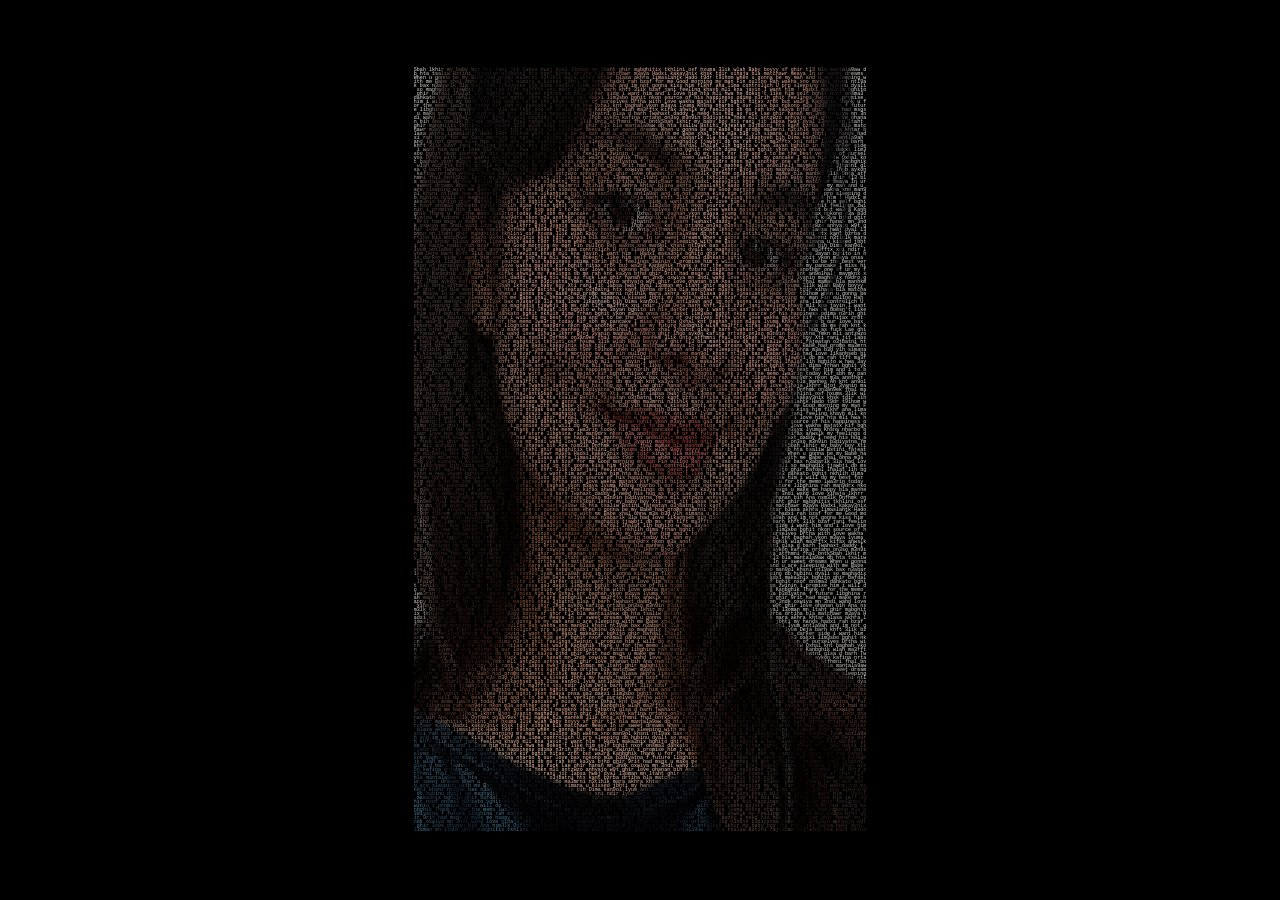
==== index.html @ 2c177bb0 "First version of portrait art with WhatsApp chat" ====
<!DOCTYPE html>
<html lang="ar">
<head>
    <meta charset="UTF-8">
    <meta name="viewport" content="width=device-width, initial-scale=1.0">
    <title>Brahim el wafi</title>
    <link rel="stylesheet" href="style.css">
</head>
<body>

    <!-- الحاوية التي سيتم حقن النص داخلها عبر JS -->
    <div id="portrait-container"></div>

    <script src="script.js"></script>
</body>
</html>
---- style.css ----
body {
    background-color: #000; /* خلفية سوداء مثل الصورة الأصلية */
    margin: 0;
    padding: 0;
    display: flex;
    justify-content: center;
    align-items: center;
    min-height: 100vh;
}

#portrait-container {
    /* خط ثابت العرض ضروري جداً لضبط الأبعاد */
    font-family: 'Consolas', 'Monaco', 'Courier New', monospace; 
    font-size: 5px;      /* حجم الحرف */
    line-height: 4px;    /* المسافة الرأسية بين الأسطر */
    letter-spacing: 0px; /* المسافة الأفقية بين الحروف */
    white-space: pre;    /* للحفاظ على الأسطر الجديدة */
    text-align: center;
    user-select: none;   /* منع تحديد النص للحفاظ على الشكل */
}
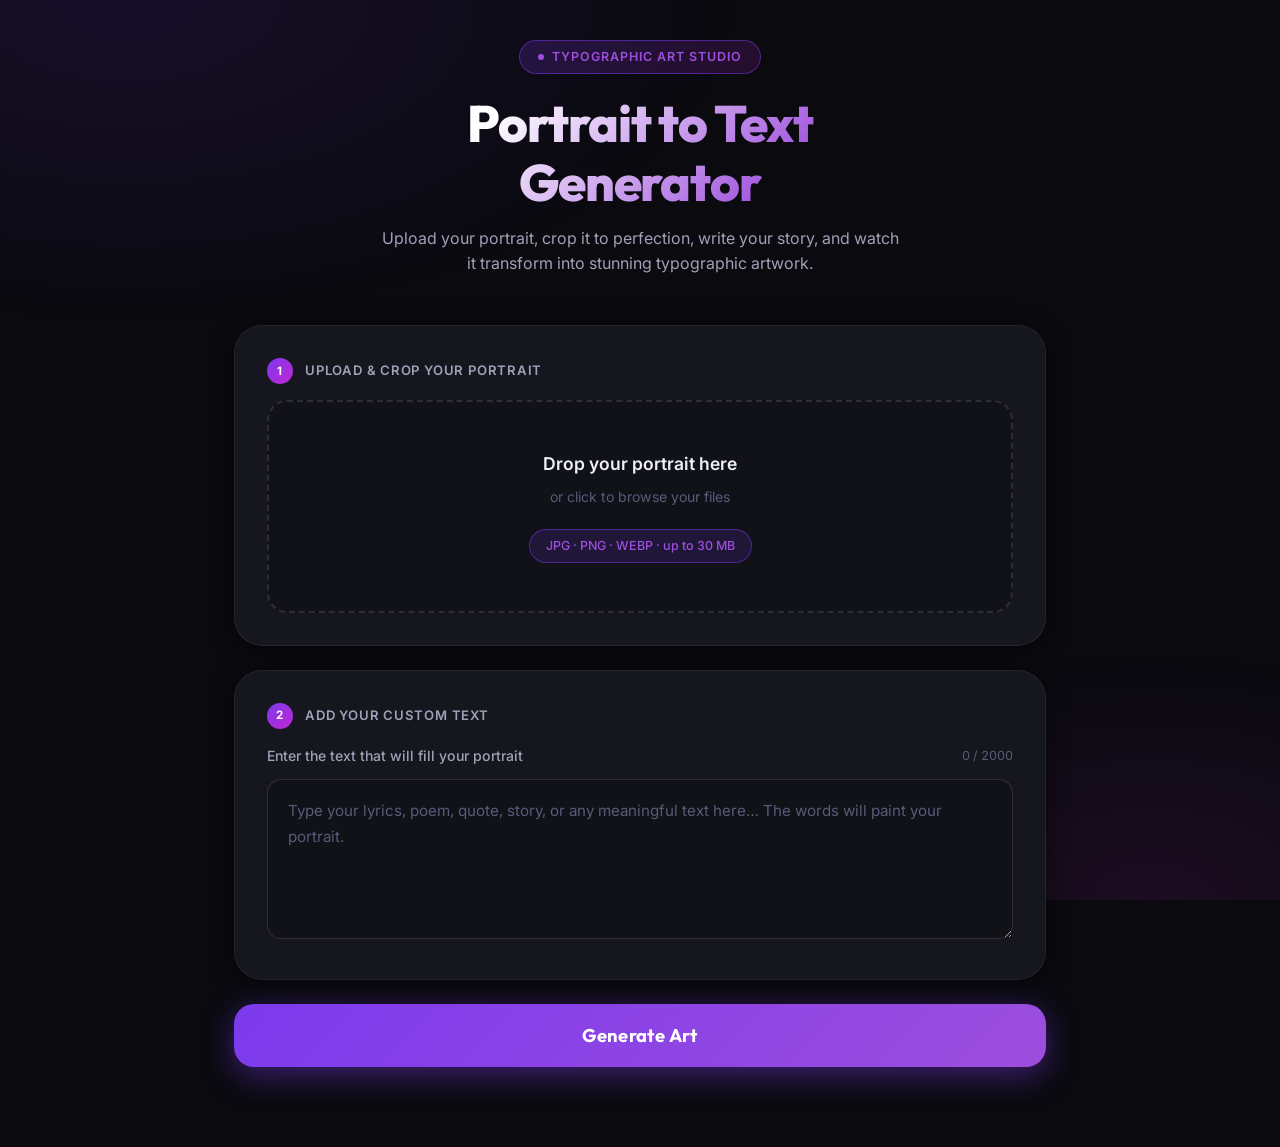
==== commit 9ad2fd60: "version 02" ====
--- a/index.html
+++ b/index.html
@@ -1,16 +1,127 @@
 <!DOCTYPE html>
-<html lang="ar">
+<html lang="en">
 <head>
-    <meta charset="UTF-8">
-    <meta name="viewport" content="width=device-width, initial-scale=1.0">
-    <title>Brahim el wafi</title>
-    <link rel="stylesheet" href="style.css">
+  <meta charset="UTF-8" />
+  <meta name="viewport" content="width=device-width, initial-scale=1.0" />
+  <meta name="description" content="Transform your portraits into stunning typographic art. Upload a photo, crop it perfectly, add your text, and generate beautiful text-portrait artwork instantly." />
+  <meta name="theme-color" content="#0a0a0f" />
+  <title>Portrait to Text Generator — Typographic Art Studio</title>
+
+  <!-- Cropper.js CDN -->
+  <link rel="stylesheet" href="https://cdnjs.cloudflare.com/ajax/libs/cropperjs/1.6.2/cropper.min.css" />
+  <script src="https://cdnjs.cloudflare.com/ajax/libs/cropperjs/1.6.2/cropper.min.js" defer></script>
+
+  <!-- App Styles -->
+  <link rel="stylesheet" href="style.css" />
 </head>
 <body>
 
-    <!-- الحاوية التي سيتم حقن النص داخلها عبر JS -->
-    <div id="portrait-container"></div>
+  <!-- ── Toast Container ─────────────────────────────────── -->
+  <div id="toast-container" class="toast-container" aria-live="polite"></div>
 
-    <script src="script.js"></script>
+  <!-- ── Main Wrapper ────────────────────────────────────── -->
+  <main class="app-wrapper" id="app">
+
+    <!-- Header -->
+    <header class="app-header">
+      <div class="logo-badge">
+        <span class="dot"></span>
+        Typographic Art Studio
+      </div>
+      <h1 class="app-title">Portrait to Text<br>Generator</h1>
+      <p class="app-subtitle">
+        Upload your portrait, crop it to perfection, write your story,
+        and watch it transform into stunning typographic artwork.
+      </p>
+    </header>
+
+    <!-- ── STEP 1: Upload & Crop ──────────────────────────── -->
+    <section class="card" id="step-upload" aria-labelledby="upload-step-label">
+      <div class="step-label" id="upload-step-label">
+        <span class="step-num">1</span>
+        Upload &amp; Crop Your Portrait
+      </div>
+
+      <!-- Image Preview Chip (shown after upload) -->
+      <div class="img-preview-chip" id="img-chip" role="status" aria-label="Uploaded image info">
+        <img src="" alt="Uploaded image thumbnail" class="chip-thumb" id="chip-thumb" />
+        <div class="chip-info">
+          <div class="chip-name" id="chip-name">—</div>
+          <div class="chip-size" id="chip-size">—</div>
+        </div>
+        <button class="chip-remove" id="chip-remove" aria-label="Remove uploaded image" title="Remove image">✕</button>
+      </div>
+
+      <!-- Drop Zone -->
+      <div
+        class="upload-zone"
+        id="upload-zone"
+        role="button"
+        tabindex="0"
+        aria-label="Click or drag and drop an image to upload"
+      >
+        
+        <h3>Drop your portrait here</h3>
+        <p>or click to browse your files</p>
+        <span class="upload-hint">JPG · PNG · WEBP · up to 30 MB</span>
+        <input type="file" id="file-input" accept="image/*" aria-hidden="true" />
+      </div>
+
+      <!-- Cropper Area -->
+      <div id="cropper-section" aria-label="Image cropper">
+        <div class="cropper-wrapper">
+          <img id="crop-image" src="" alt="Portrait to be cropped" />
+        </div>
+
+        <!-- Aspect ratio is fixed to A4 portrait (210:297) — no controls needed -->
+      </div>
+    </section>
+
+    <!-- ── STEP 2: Enter Text ─────────────────────────────── -->
+    <section class="card" id="step-text" aria-labelledby="text-step-label">
+      <div class="step-label" id="text-step-label">
+        <span class="step-num">2</span>
+        Add Your Custom Text
+      </div>
+
+      <div class="text-input-wrapper">
+        <div class="textarea-label">
+          <label for="user-text" style="font-size:0.88rem;color:var(--text-secondary);font-weight:500;">
+            Enter the text that will fill your portrait
+          </label>
+          <span class="char-counter" id="char-counter" aria-live="polite">0 / 2000</span>
+        </div>
+        <textarea
+          id="user-text"
+          name="user-text"
+          placeholder="Type your lyrics, poem, quote, story, or any meaningful text here… The words will paint your portrait."
+          spellcheck="true"
+          autocomplete="off"
+          maxlength="2000"
+          aria-describedby="char-counter"
+        ></textarea>
+      </div>
+    </section>
+
+    <!-- ── STEP 3: Generate ───────────────────────────────── -->
+    <div class="generate-wrap">
+      <button id="generate-btn" type="button" aria-label="Generate typographic portrait art">
+        <span class="btn-content">
+          <span class="btn-text">Generate Art</span>
+        </span>
+      </button>
+    </div>
+
+  </main>
+
+  <!-- ── المكتبة ديال jsPDF (زدناها هنا) ──────────── -->
+  <script src="https://cdnjs.cloudflare.com/ajax/libs/jspdf/2.5.1/jspdf.umd.min.js"></script>
+
+  <!-- ── UI Handler (must load before script.js) ──────────── -->
+  <script src="app.js"></script>
+
+  <!-- ── Core Generation Logic ─────────────────────────────── -->
+  <script src="script.js"></script>
+
 </body>
 </html>
--- a/style.css
+++ b/style.css
@@ -1,20 +1,630 @@
+/* ============================================================
+   Portrait to Text Generator — Premium Dark UI
+   ============================================================ */
+
+@import url('https://fonts.googleapis.com/css2?family=Inter:wght@300;400;500;600;700;800&family=Outfit:wght@400;500;600;700;800&display=swap');
+
+/* ── Reset & Base ─────────────────────────────────────────── */
+*, *::before, *::after {
+  box-sizing: border-box;
+  margin: 0;
+  padding: 0;
+}
+
+:root {
+  --bg-primary:    #0a0a0f;
+  --bg-secondary:  #111118;
+  --bg-card:       #16161f;
+  --bg-elevated:   #1e1e2a;
+  --bg-hover:      #252535;
+
+  --accent-start:  #7c3aed;
+  --accent-end:    #c026d3;
+  --accent-glow:   rgba(124, 58, 237, 0.35);
+  --accent-mid:    #9d4edd;
+
+  --border-subtle: rgba(255,255,255,0.06);
+  --border-mid:    rgba(255,255,255,0.12);
+  --border-accent: rgba(124, 58, 237, 0.5);
+
+  --text-primary:  #f0f0f8;
+  --text-secondary:#a0a0b8;
+  --text-muted:    #5a5a7a;
+
+  --success:       #22d3ee;
+  --danger:        #f43f5e;
+
+  --radius-sm:     8px;
+  --radius-md:     14px;
+  --radius-lg:     20px;
+  --radius-xl:     28px;
+
+  --shadow-card:   0 4px 24px rgba(0,0,0,0.45);
+  --shadow-glow:   0 0 40px rgba(124, 58, 237, 0.25);
+  --shadow-btn:    0 8px 32px rgba(124, 58, 237, 0.45);
+
+  --transition:    all 0.25s cubic-bezier(0.4, 0, 0.2, 1);
+}
+
+html { scroll-behavior: smooth; }
+
 body {
-    background-color: #000; /* خلفية سوداء مثل الصورة الأصلية */
-    margin: 0;
-    padding: 0;
-    display: flex;
-    justify-content: center;
-    align-items: center;
-    min-height: 100vh;
-}
-
-#portrait-container {
-    /* خط ثابت العرض ضروري جداً لضبط الأبعاد */
-    font-family: 'Consolas', 'Monaco', 'Courier New', monospace; 
-    font-size: 5px;      /* حجم الحرف */
-    line-height: 4px;    /* المسافة الرأسية بين الأسطر */
-    letter-spacing: 0px; /* المسافة الأفقية بين الحروف */
-    white-space: pre;    /* للحفاظ على الأسطر الجديدة */
-    text-align: center;
-    user-select: none;   /* منع تحديد النص للحفاظ على الشكل */
+  font-family: 'Inter', sans-serif;
+  background: var(--bg-primary);
+  color: var(--text-primary);
+  min-height: 100vh;
+  overflow-x: hidden;
+  line-height: 1.6;
+}
+
+/* ── Animated Background ──────────────────────────────────── */
+body::before {
+  content: '';
+  position: fixed;
+  inset: 0;
+  background:
+    radial-gradient(ellipse 80% 60% at 10% 0%, rgba(124,58,237,0.12) 0%, transparent 60%),
+    radial-gradient(ellipse 60% 50% at 90% 100%, rgba(192,38,211,0.10) 0%, transparent 55%);
+  pointer-events: none;
+  z-index: 0;
+}
+
+/* ── Layout ───────────────────────────────────────────────── */
+.app-wrapper {
+  position: relative;
+  z-index: 1;
+  max-width: 860px;
+  margin: 0 auto;
+  padding: 40px 24px 80px;
+}
+
+/* ── Header ───────────────────────────────────────────────── */
+.app-header {
+  text-align: center;
+  margin-bottom: 48px;
+}
+
+.logo-badge {
+  display: inline-flex;
+  align-items: center;
+  gap: 8px;
+  background: linear-gradient(135deg, rgba(124,58,237,0.2), rgba(192,38,211,0.15));
+  border: 1px solid var(--border-accent);
+  border-radius: 50px;
+  padding: 6px 18px;
+  font-size: 0.78rem;
+  font-weight: 600;
+  letter-spacing: 0.08em;
+  text-transform: uppercase;
+  color: var(--accent-mid);
+  margin-bottom: 20px;
+}
+
+.logo-badge .dot {
+  width: 6px;
+  height: 6px;
+  background: var(--accent-mid);
+  border-radius: 50%;
+  animation: pulse-dot 2s ease-in-out infinite;
+}
+
+@keyframes pulse-dot {
+  0%, 100% { opacity: 1; transform: scale(1); }
+  50%       { opacity: 0.5; transform: scale(0.75); }
+}
+
+.app-title {
+  font-family: 'Outfit', sans-serif;
+  font-size: clamp(2rem, 5vw, 3.2rem);
+  font-weight: 800;
+  line-height: 1.15;
+  letter-spacing: -0.02em;
+  background: linear-gradient(135deg, #fff 30%, var(--accent-mid) 70%, var(--accent-end) 100%);
+  -webkit-background-clip: text;
+  -webkit-text-fill-color: transparent;
+  background-clip: text;
+  margin-bottom: 14px;
+}
+
+.app-subtitle {
+  font-size: 1rem;
+  color: var(--text-secondary);
+  max-width: 520px;
+  margin: 0 auto;
+  font-weight: 400;
+}
+
+/* ── Step Labels ──────────────────────────────────────────── */
+.step-label {
+  display: flex;
+  align-items: center;
+  gap: 12px;
+  margin-bottom: 16px;
+  font-size: 0.82rem;
+  font-weight: 600;
+  letter-spacing: 0.06em;
+  text-transform: uppercase;
+  color: var(--text-secondary);
+}
+
+.step-label .step-num {
+  width: 26px;
+  height: 26px;
+  border-radius: 50%;
+  background: linear-gradient(135deg, var(--accent-start), var(--accent-end));
+  display: flex;
+  align-items: center;
+  justify-content: center;
+  font-size: 0.72rem;
+  font-weight: 700;
+  color: #fff;
+  flex-shrink: 0;
+}
+
+/* ── Card ─────────────────────────────────────────────────── */
+.card {
+  background: var(--bg-card);
+  border: 1px solid var(--border-subtle);
+  border-radius: var(--radius-xl);
+  padding: 32px;
+  margin-bottom: 24px;
+  box-shadow: var(--shadow-card);
+  transition: var(--transition);
+}
+
+.card:hover {
+  border-color: var(--border-mid);
+}
+
+/* ── Upload Zone ──────────────────────────────────────────── */
+.upload-zone {
+  border: 2px dashed var(--border-mid);
+  border-radius: var(--radius-lg);
+  padding: 48px 24px;
+  text-align: center;
+  cursor: pointer;
+  transition: var(--transition);
+  background: var(--bg-secondary);
+  position: relative;
+  overflow: hidden;
+}
+
+.upload-zone::before {
+  content: '';
+  position: absolute;
+  inset: 0;
+  background: radial-gradient(ellipse 60% 60% at 50% 50%, rgba(124,58,237,0.07), transparent);
+  opacity: 0;
+  transition: opacity 0.3s ease;
+}
+
+.upload-zone:hover,
+.upload-zone.drag-over {
+  border-color: var(--accent-mid);
+  background: rgba(124,58,237,0.06);
+}
+
+.upload-zone:hover::before,
+.upload-zone.drag-over::before {
+  opacity: 1;
+}
+
+.upload-zone.drag-over {
+  transform: scale(1.01);
+  box-shadow: 0 0 0 3px var(--accent-glow), var(--shadow-glow);
+}
+
+.upload-icon {
+  width: 72px;
+  height: 72px;
+  margin: 0 auto 20px;
+  background: linear-gradient(135deg, rgba(124,58,237,0.2), rgba(192,38,211,0.15));
+  border: 1px solid var(--border-accent);
+  border-radius: 50%;
+  display: flex;
+  align-items: center;
+  justify-content: center;
+  font-size: 28px;
+  transition: var(--transition);
+}
+
+.upload-zone:hover .upload-icon {
+  transform: translateY(-4px) scale(1.05);
+  box-shadow: 0 8px 24px rgba(124,58,237,0.3);
+}
+
+.upload-zone h3 {
+  font-size: 1.1rem;
+  font-weight: 600;
+  color: var(--text-primary);
+  margin-bottom: 8px;
+}
+
+.upload-zone p {
+  font-size: 0.88rem;
+  color: var(--text-muted);
+  margin-bottom: 20px;
+}
+
+.upload-hint {
+  display: inline-block;
+  background: rgba(124,58,237,0.15);
+  border: 1px solid var(--border-accent);
+  border-radius: 50px;
+  padding: 6px 16px;
+  font-size: 0.78rem;
+  color: var(--accent-mid);
+  font-weight: 500;
+}
+
+#file-input { display: none; }
+
+/* ── Cropper Section ──────────────────────────────────────── */
+#cropper-section {
+  display: none;
+}
+
+#cropper-section.visible {
+  display: block;
+}
+
+.cropper-wrapper {
+  border-radius: var(--radius-md);
+  overflow: hidden;
+  background: #000;
+  max-height: 480px;
+  position: relative;
+}
+
+#crop-image {
+  display: block;
+  max-width: 100%;
+  max-height: 480px;
+  object-fit: contain;
+}
+
+/* ── Aspect Ratio Controls ────────────────────────────────── */
+.ratio-controls {
+  display: flex;
+  gap: 12px;
+  margin-top: 20px;
+  flex-wrap: wrap;
+}
+
+.ratio-btn {
+  flex: 1;
+  min-width: 140px;
+  padding: 12px 20px;
+  border-radius: var(--radius-md);
+  border: 1.5px solid var(--border-mid);
+  background: var(--bg-elevated);
+  color: var(--text-secondary);
+  font-family: 'Inter', sans-serif;
+  font-size: 0.88rem;
+  font-weight: 500;
+  cursor: pointer;
+  transition: var(--transition);
+  display: flex;
+  align-items: center;
+  justify-content: center;
+  gap: 10px;
+  position: relative;
+  overflow: hidden;
+}
+
+.ratio-btn::before {
+  content: '';
+  position: absolute;
+  inset: 0;
+  background: linear-gradient(135deg, var(--accent-start), var(--accent-end));
+  opacity: 0;
+  transition: opacity 0.25s ease;
+}
+
+.ratio-btn span { position: relative; z-index: 1; }
+
+.ratio-btn .ratio-icon {
+  position: relative;
+  z-index: 1;
+  border: 1.5px solid currentColor;
+  border-radius: 3px;
+  opacity: 0.8;
+  transition: var(--transition);
+}
+
+.ratio-icon.square {
+  width: 16px;
+  height: 16px;
+}
+
+.ratio-icon.story {
+  width: 10px;
+  height: 18px;
+}
+
+.ratio-btn:hover,
+.ratio-btn.active {
+  border-color: transparent;
+  color: #fff;
+  box-shadow: var(--shadow-btn);
+}
+
+.ratio-btn:hover::before,
+.ratio-btn.active::before {
+  opacity: 1;
+}
+
+.ratio-btn.active .ratio-icon {
+  border-color: rgba(255,255,255,0.9);
+}
+
+/* ── Textarea ─────────────────────────────────────────────── */
+.text-input-wrapper {
+  position: relative;
+}
+
+.textarea-label {
+  display: flex;
+  align-items: center;
+  justify-content: space-between;
+  margin-bottom: 12px;
+}
+
+.char-counter {
+  font-size: 0.78rem;
+  color: var(--text-muted);
+  font-variant-numeric: tabular-nums;
+  transition: color 0.2s;
+}
+
+.char-counter.warn { color: #f59e0b; }
+.char-counter.limit { color: var(--danger); }
+
+#user-text {
+  width: 100%;
+  min-height: 160px;
+  resize: vertical;
+  background: var(--bg-secondary);
+  border: 1.5px solid var(--border-mid);
+  border-radius: var(--radius-md);
+  color: var(--text-primary);
+  font-family: 'Inter', sans-serif;
+  font-size: 0.95rem;
+  line-height: 1.7;
+  padding: 18px 20px;
+  transition: var(--transition);
+  outline: none;
+}
+
+#user-text::placeholder {
+  color: var(--text-muted);
+}
+
+#user-text:focus {
+  border-color: var(--accent-mid);
+  background: var(--bg-card);
+  box-shadow: 0 0 0 3px var(--accent-glow);
+}
+
+/* ── Generate Button ──────────────────────────────────────── */
+.generate-wrap {
+  margin-top: 8px;
+}
+
+#generate-btn {
+  width: 100%;
+  padding: 20px 32px;
+  border: none;
+  border-radius: var(--radius-lg);
+  font-family: 'Outfit', sans-serif;
+  font-size: 1.15rem;
+  font-weight: 700;
+  letter-spacing: 0.02em;
+  color: #fff;
+  cursor: pointer;
+  background: linear-gradient(135deg, var(--accent-start) 0%, var(--accent-mid) 50%, var(--accent-end) 100%);
+  background-size: 200% 200%;
+  position: relative;
+  overflow: hidden;
+  transition: var(--transition);
+  box-shadow: var(--shadow-btn);
+  animation: gradient-shift 4s ease infinite;
+}
+
+@keyframes gradient-shift {
+  0%, 100% { background-position: 0% 50%; }
+  50%       { background-position: 100% 50%; }
+}
+
+#generate-btn::before {
+  content: '';
+  position: absolute;
+  inset: 0;
+  background: rgba(255,255,255,0);
+  transition: background 0.25s ease;
+}
+
+#generate-btn:hover::before {
+  background: rgba(255,255,255,0.08);
+}
+
+#generate-btn:hover {
+  transform: translateY(-2px);
+  box-shadow: 0 12px 48px rgba(124,58,237,0.6);
+}
+
+#generate-btn:active {
+  transform: translateY(0px);
+  box-shadow: var(--shadow-btn);
+}
+
+#generate-btn .btn-content {
+  display: flex;
+  align-items: center;
+  justify-content: center;
+  gap: 12px;
+  position: relative;
+  z-index: 1;
+}
+
+#generate-btn .btn-icon {
+  font-size: 1.3rem;
+  transition: transform 0.3s ease;
+}
+
+#generate-btn:hover .btn-icon {
+  transform: rotate(15deg) scale(1.2);
+}
+
+#generate-btn:disabled {
+  opacity: 0.5;
+  cursor: not-allowed;
+  transform: none;
+  box-shadow: none;
+}
+
+/* Spinner state */
+#generate-btn.loading .btn-text::after {
+  content: '';
+  display: inline-block;
+  width: 14px;
+  height: 14px;
+  border: 2px solid rgba(255,255,255,0.4);
+  border-top-color: #fff;
+  border-radius: 50%;
+  animation: spin 0.7s linear infinite;
+  margin-left: 10px;
+  vertical-align: middle;
+}
+
+@keyframes spin {
+  to { transform: rotate(360deg); }
+}
+
+/* ── Toast / Notification ─────────────────────────────────── */
+.toast-container {
+  position: fixed;
+  bottom: 32px;
+  right: 32px;
+  z-index: 9999;
+  display: flex;
+  flex-direction: column;
+  gap: 12px;
+  pointer-events: none;
+}
+
+.toast {
+  background: var(--bg-elevated);
+  border: 1px solid var(--border-mid);
+  border-radius: var(--radius-md);
+  padding: 14px 20px;
+  font-size: 0.9rem;
+  font-weight: 500;
+  color: var(--text-primary);
+  box-shadow: var(--shadow-card);
+  max-width: 320px;
+  display: flex;
+  align-items: center;
+  gap: 10px;
+  pointer-events: auto;
+  animation: toast-in 0.35s cubic-bezier(0.34, 1.56, 0.64, 1) forwards;
+}
+
+.toast.leaving {
+  animation: toast-out 0.3s ease forwards;
+}
+
+.toast.error { border-color: rgba(244,63,94,0.5); }
+.toast.success { border-color: rgba(34,211,238,0.5); }
+
+@keyframes toast-in {
+  from { opacity: 0; transform: translateX(40px) scale(0.95); }
+  to   { opacity: 1; transform: translateX(0) scale(1); }
+}
+
+@keyframes toast-out {
+  from { opacity: 1; transform: translateX(0); }
+  to   { opacity: 0; transform: translateX(40px); }
+}
+
+/* ── Image Preview Chip ───────────────────────────────────── */
+.img-preview-chip {
+  display: none;
+  align-items: center;
+  gap: 12px;
+  background: var(--bg-elevated);
+  border: 1px solid var(--border-mid);
+  border-radius: var(--radius-md);
+  padding: 12px 16px;
+  margin-bottom: 20px;
+  font-size: 0.88rem;
+}
+
+.img-preview-chip.visible {
+  display: flex;
+}
+
+.chip-thumb {
+  width: 44px;
+  height: 44px;
+  border-radius: 8px;
+  object-fit: cover;
+  border: 1px solid var(--border-mid);
+}
+
+.chip-info { flex: 1; overflow: hidden; }
+.chip-name {
+  font-weight: 500;
+  color: var(--text-primary);
+  white-space: nowrap;
+  overflow: hidden;
+  text-overflow: ellipsis;
+}
+.chip-size {
+  font-size: 0.78rem;
+  color: var(--text-muted);
+  margin-top: 2px;
+}
+
+.chip-remove {
+  background: none;
+  border: none;
+  color: var(--text-muted);
+  cursor: pointer;
+  font-size: 1.1rem;
+  padding: 4px;
+  border-radius: 6px;
+  transition: var(--transition);
+  line-height: 1;
+}
+
+.chip-remove:hover {
+  color: var(--danger);
+  background: rgba(244,63,94,0.1);
+}
+
+/* ── Divider ──────────────────────────────────────────────── */
+.section-divider {
+  height: 1px;
+  background: linear-gradient(to right, transparent, var(--border-mid), transparent);
+  margin: 32px 0;
+}
+
+/* ── Scrollbar ────────────────────────────────────────────── */
+::-webkit-scrollbar { width: 6px; }
+::-webkit-scrollbar-track { background: var(--bg-primary); }
+::-webkit-scrollbar-thumb {
+  background: var(--bg-elevated);
+  border-radius: 3px;
+}
+::-webkit-scrollbar-thumb:hover { background: var(--accent-start); }
+
+/* ── Responsive ───────────────────────────────────────────── */
+@media (max-width: 600px) {
+  .app-wrapper { padding: 24px 16px 60px; }
+  .card { padding: 20px 18px; }
+  .ratio-controls { flex-direction: column; }
+  .ratio-btn { min-width: unset; }
+  .toast-container { bottom: 16px; right: 16px; left: 16px; }
+  .toast { max-width: 100%; }
 }
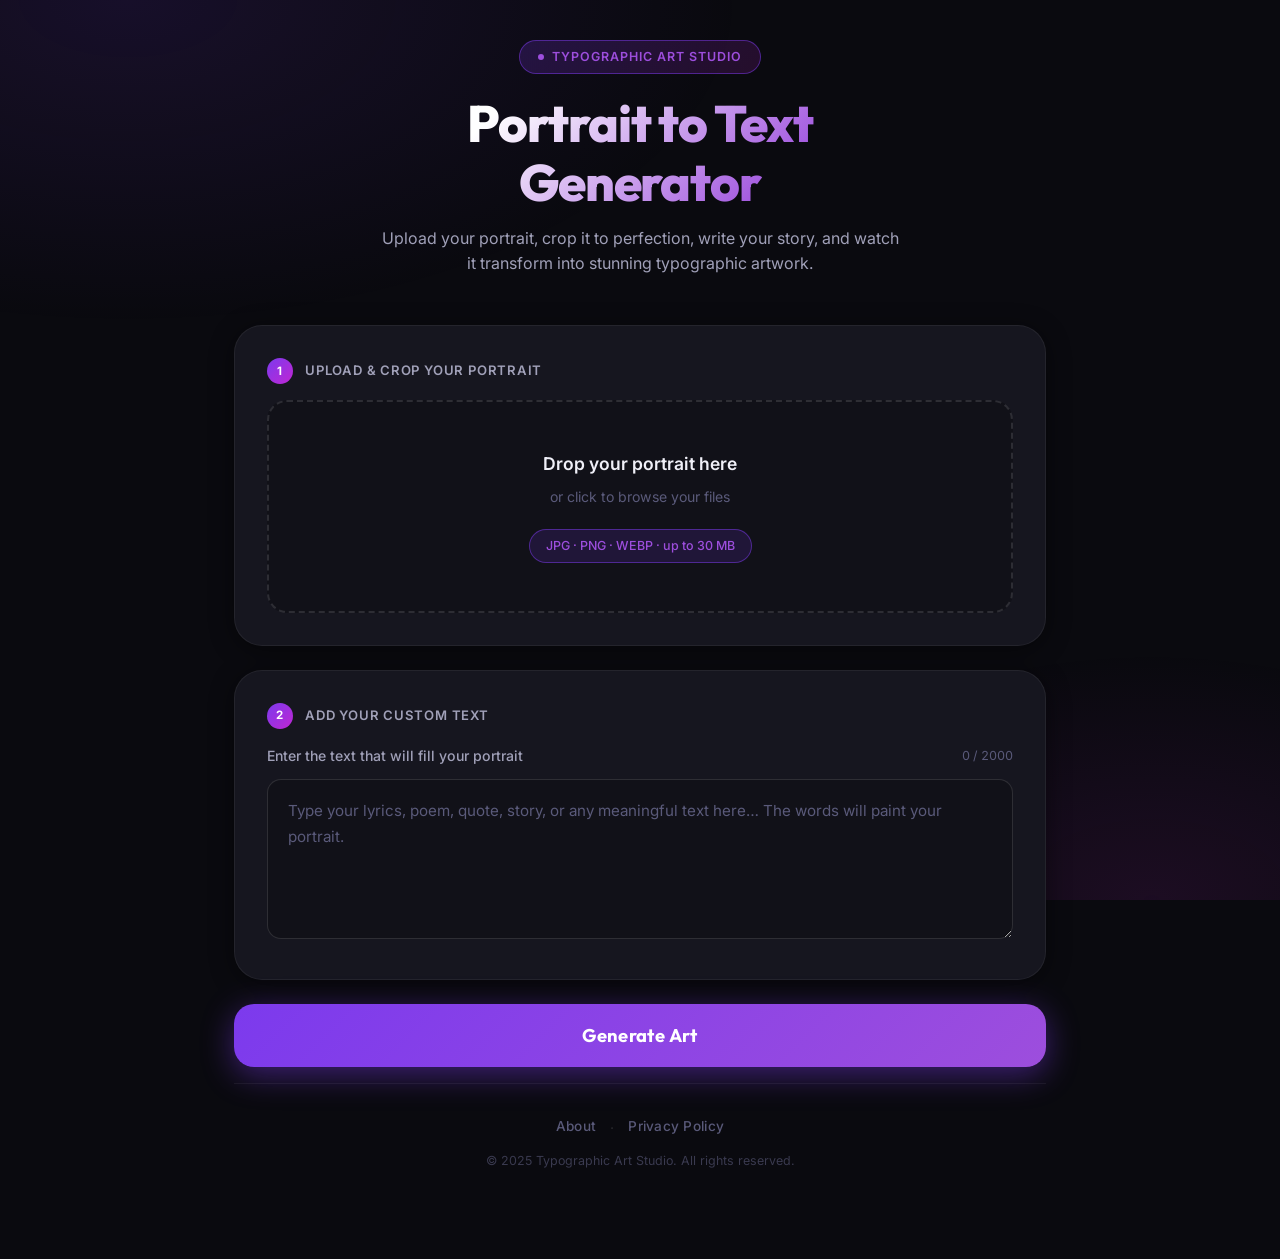
==== commit 0a05920c: "Update , add privacy polycee ads palce..." ====
--- a/index.html
+++ b/index.html
@@ -104,13 +104,72 @@
     </section>
 
     <!-- ── STEP 3: Generate ───────────────────────────────── -->
-    <div class="generate-wrap">
+    <div class="generate-wrap" id="generate-wrap">
       <button id="generate-btn" type="button" aria-label="Generate typographic portrait art">
         <span class="btn-content">
           <span class="btn-text">Generate Art</span>
         </span>
       </button>
     </div>
+
+    <!-- ── LOADING SCREEN ──────────────────────────────────── -->
+    <div id="loading-screen" class="loading-screen" hidden aria-live="polite">
+
+      <div class="ls-status-row">
+        <span class="ls-pulse" aria-hidden="true"></span>
+        <span class="ls-status-text" id="ls-status">Analyzing pixels...</span>
+        <span class="ls-percent" id="ls-percent">0%</span>
+      </div>
+
+      <div class="ls-track" role="progressbar"
+           aria-valuemin="0" aria-valuemax="100" aria-valuenow="0"
+           id="ls-track">
+        <div class="ls-fill" id="ls-fill"></div>
+        <div class="ls-shimmer"></div>
+      </div>
+
+      <!-- Ad slot — place your ad network code inside this div -->
+      <div id="ad-placement" class="ad-placement"></div>
+
+    </div>
+
+    <!-- ── RESULTS SECTION ─────────────────────────────────── -->
+    <div id="results-section" class="results-section" hidden>
+
+      <!-- Floating glassmorphism card -->
+      <div class="glass-card" role="region" aria-label="Your generated portrait">
+
+        <!-- Typographic art preview — written by script.js into #portrait-container -->
+        <div class="result-art-frame">
+          <div id="portrait-container" class="portrait-preview" aria-label="Typographic art preview"></div>
+        </div>
+
+        <!-- Ad banner slot (place Adsterra code here) -->
+        <div id="ad-slot"></div>
+
+        <!-- Download PDF — primary neon button -->
+        <button id="download-pdf-btn" class="btn-download-pdf" aria-label="Download PDF">
+          ⬇ Download PDF
+        </button>
+
+        <!-- Start Over — ghost button -->
+        <button id="start-over-btn" class="btn-start-over" aria-label="Start over">
+          ↺ Start Over
+        </button>
+
+      </div>
+
+    </div>
+
+    <!-- ── Site Footer ───────────────────────────────────── -->
+    <footer class="site-footer">
+      <div class="footer-links">
+        <a href="about.html" class="footer-link">About</a>
+        <span class="footer-sep">·</span>
+        <a href="privacy.html" class="footer-link">Privacy Policy</a>
+      </div>
+      <p class="footer-copy">© 2025 Typographic Art Studio. All rights reserved.</p>
+    </footer>
 
   </main>
 
@@ -122,6 +181,8 @@
 
   <!-- ── Core Generation Logic ─────────────────────────────── -->
   <script src="script.js"></script>
+  
+  
 
 </body>
 </html>
--- a/style.css
+++ b/style.css
@@ -627,4 +627,716 @@
   .ratio-btn { min-width: unset; }
   .toast-container { bottom: 16px; right: 16px; left: 16px; }
   .toast { max-width: 100%; }
+}
+
+/* ── Site Footer ──────────────────────────────────────────── */
+.site-footer {
+  text-align: center;
+  padding: 32px 0 8px;
+  margin-top: 16px;
+  border-top: 1px solid var(--border-subtle);
+}
+
+.footer-links {
+  display: flex;
+  align-items: center;
+  justify-content: center;
+  gap: 14px;
+  margin-bottom: 12px;
+  flex-wrap: wrap;
+}
+
+.footer-link {
+  color: var(--text-muted);
+  text-decoration: none;
+  font-size: 0.85rem;
+  font-weight: 500;
+  transition: var(--transition);
+  letter-spacing: 0.02em;
+}
+
+.footer-link:hover { color: var(--accent-mid); }
+
+.footer-sep { color: var(--border-mid); font-size: 0.9rem; }
+
+.footer-copy {
+  font-size: 0.78rem;
+  color: var(--text-muted);
+  opacity: 0.6;
+}
+
+/* ── Inner Page (About / Privacy) ────────────────────────── */
+.inner-nav {
+  display: flex;
+  align-items: center;
+  justify-content: space-between;
+  margin-bottom: 40px;
+  padding-bottom: 20px;
+  border-bottom: 1px solid var(--border-subtle);
+  flex-wrap: wrap;
+  gap: 12px;
+}
+
+.inner-nav .logo-badge { margin-bottom: 0; }
+
+.back-link {
+  display: inline-flex;
+  align-items: center;
+  gap: 7px;
+  font-size: 0.85rem;
+  font-weight: 500;
+  color: var(--text-secondary);
+  text-decoration: none;
+  padding: 8px 14px;
+  border: 1px solid var(--border-mid);
+  border-radius: var(--radius-md);
+  transition: var(--transition);
+}
+
+.back-link:hover {
+  color: var(--text-primary);
+  border-color: var(--accent-mid);
+  background: rgba(124,58,237,0.08);
+}
+
+/* Inner page prose */
+.page-hero {
+  text-align: center;
+  margin-bottom: 48px;
+}
+
+.page-hero .app-title { font-size: clamp(1.8rem, 4vw, 2.6rem); }
+.page-hero .app-subtitle { margin-top: 12px; }
+
+.prose-card {
+  background: var(--bg-card);
+  border: 1px solid var(--border-subtle);
+  border-radius: var(--radius-xl);
+  padding: 36px 40px;
+  margin-bottom: 24px;
+  box-shadow: var(--shadow-card);
+  line-height: 1.8;
+}
+
+.prose-card h2 {
+  font-family: 'Outfit', sans-serif;
+  font-size: 1.15rem;
+  font-weight: 700;
+  color: var(--text-primary);
+  margin-bottom: 12px;
+  padding-bottom: 10px;
+  border-bottom: 1px solid var(--border-subtle);
+  display: flex;
+  align-items: center;
+  gap: 10px;
+}
+
+.prose-card h2 .icon {
+  font-size: 1.1rem;
+  flex-shrink: 0;
+}
+
+.prose-card p,
+.prose-card li {
+  font-size: 0.95rem;
+  color: var(--text-secondary);
+  margin-bottom: 10px;
+}
+
+.prose-card ul {
+  padding-left: 20px;
+  margin-bottom: 10px;
+}
+
+.prose-card ul li { list-style: disc; }
+
+.prose-card a {
+  color: var(--accent-mid);
+  text-decoration: none;
+  font-weight: 500;
+}
+
+.prose-card a:hover { text-decoration: underline; }
+
+.prose-card .last-updated {
+  display: inline-block;
+  margin-top: 6px;
+  font-size: 0.78rem;
+  color: var(--text-muted);
+  background: var(--bg-elevated);
+  border: 1px solid var(--border-subtle);
+  border-radius: 50px;
+  padding: 4px 12px;
+}
+
+/* Team / feature grid on About page */
+.feature-grid {
+  display: grid;
+  grid-template-columns: repeat(auto-fit, minmax(200px, 1fr));
+  gap: 16px;
+  margin-top: 20px;
+}
+
+.feature-item {
+  background: var(--bg-elevated);
+  border: 1px solid var(--border-subtle);
+  border-radius: var(--radius-lg);
+  padding: 22px 20px;
+  text-align: center;
+  transition: var(--transition);
+}
+
+.feature-item:hover {
+  border-color: var(--border-accent);
+  transform: translateY(-3px);
+  box-shadow: 0 8px 24px rgba(124,58,237,0.18);
+}
+
+.feature-item .fi-icon { font-size: 2rem; margin-bottom: 12px; }
+
+.feature-item h3 {
+  font-family: 'Outfit', sans-serif;
+  font-size: 0.95rem;
+  font-weight: 600;
+  color: var(--text-primary);
+  margin-bottom: 6px;
+}
+
+.feature-item p {
+  font-size: 0.82rem;
+  color: var(--text-muted);
+  line-height: 1.5;
+}
+
+@media (max-width: 600px) {
+  .prose-card { padding: 22px 18px; }
+  .inner-nav { flex-direction: column; align-items: flex-start; }
+}
+
+/* ═══════════════════════════════════════════════════════════
+   LOADING SCREEN — Neon Glow Progress Bar
+   ═══════════════════════════════════════════════════════════ */
+
+.loading-screen {
+  padding: 40px 0 32px;
+  animation: fade-in 0.4s ease;
+}
+
+@keyframes fade-in {
+  from { opacity: 0; transform: translateY(10px); }
+  to   { opacity: 1; transform: translateY(0); }
+}
+
+/* Status row */
+.ls-status-row {
+  display: flex;
+  align-items: center;
+  gap: 12px;
+  margin-bottom: 18px;
+  font-family: 'Inter', sans-serif;
+}
+
+.ls-pulse {
+  width: 10px;
+  height: 10px;
+  border-radius: 50%;
+  background: var(--accent-mid);
+  box-shadow: 0 0 8px var(--accent-mid), 0 0 20px var(--accent-glow);
+  flex-shrink: 0;
+  animation: pulse-glow 1.2s ease-in-out infinite;
+}
+
+@keyframes pulse-glow {
+  0%, 100% { opacity: 1;   box-shadow: 0 0 8px var(--accent-mid), 0 0 20px var(--accent-glow); }
+  50%       { opacity: 0.4; box-shadow: 0 0 4px var(--accent-mid); }
+}
+
+.ls-status-text {
+  font-size: 0.95rem;
+  font-weight: 600;
+  color: var(--text-primary);
+  flex: 1;
+  letter-spacing: 0.02em;
+  transition: opacity 0.3s ease;
+}
+
+.ls-status-text.changing {
+  opacity: 0;
+  transform: translateY(-4px);
+  transition: opacity 0.2s ease, transform 0.2s ease;
+}
+
+.ls-percent {
+  font-family: 'Outfit', monospace;
+  font-size: 1.05rem;
+  font-weight: 700;
+  color: var(--accent-mid);
+  min-width: 44px;
+  text-align: right;
+  font-variant-numeric: tabular-nums;
+  text-shadow: 0 0 12px var(--accent-glow);
+}
+
+/* Progress track */
+.ls-track {
+  position: relative;
+  height: 8px;
+  background: var(--bg-elevated);
+  border: 1px solid var(--border-mid);
+  border-radius: 50px;
+  overflow: hidden;
+  margin-bottom: 28px;
+  box-shadow: inset 0 1px 3px rgba(0,0,0,0.4);
+}
+
+/* The glowing fill */
+.ls-fill {
+  position: absolute;
+  top: 0; left: 0; bottom: 0;
+  width: 0%;
+  border-radius: 50px;
+  background: linear-gradient(90deg, var(--accent-start), var(--accent-mid), var(--accent-end));
+  box-shadow:
+    0 0 8px  rgba(124, 58, 237, 0.8),
+    0 0 20px rgba(124, 58, 237, 0.5),
+    0 0 40px rgba(192, 38, 211, 0.3);
+  transition: width 0.15s linear;
+}
+
+/* Shimmer overlay */
+.ls-shimmer {
+  position: absolute;
+  inset: 0;
+  background: linear-gradient(
+    90deg,
+    transparent 0%,
+    rgba(255,255,255,0.18) 50%,
+    transparent 100%
+  );
+  background-size: 200% 100%;
+  animation: shimmer-slide 1.6s linear infinite;
+  border-radius: 50px;
+}
+
+@keyframes shimmer-slide {
+  from { background-position: -200% 0; }
+  to   { background-position:  200% 0; }
+}
+
+/* Ad Placement Slot */
+.ad-placement {
+  min-height: 0;
+  width: 100%;
+  border-radius: var(--radius-md);
+  overflow: hidden;
+  margin-top: 4px;
+}
+
+/* Non-empty ad slot shows a subtle border */
+.ad-placement:not(:empty) {
+  border: 1px solid var(--border-subtle);
+  padding: 8px;
+  background: var(--bg-secondary);
+}
+
+/* ═══════════════════════════════════════════════════════════
+   RESULTS SECTION
+   ═══════════════════════════════════════════════════════════ */
+
+.results-section {
+  animation: fade-in 0.5s cubic-bezier(0.34, 1.56, 0.64, 1);
+  padding-bottom: 8px;
+}
+
+.results-header {
+  text-align: center;
+  margin-bottom: 32px;
+}
+
+.results-badge {
+  display: inline-block;
+  background: rgba(34, 211, 238, 0.12);
+  border: 1px solid rgba(34, 211, 238, 0.35);
+  color: var(--success);
+  font-size: 0.82rem;
+  font-weight: 600;
+  letter-spacing: 0.05em;
+  padding: 5px 16px;
+  border-radius: 50px;
+  margin-bottom: 16px;
+}
+
+.results-title {
+  font-family: 'Outfit', sans-serif;
+  font-size: clamp(1.4rem, 3.5vw, 2rem);
+  font-weight: 700;
+  color: var(--text-primary);
+  margin-bottom: 10px;
+  letter-spacing: -0.01em;
+}
+
+.results-sub {
+  font-size: 0.92rem;
+  color: var(--text-secondary);
+}
+
+/* Action buttons row */
+.results-actions {
+  display: flex;
+  gap: 14px;
+  justify-content: center;
+  flex-wrap: wrap;
+  margin-bottom: 32px;
+}
+
+.download-btn {
+  display: inline-flex;
+  align-items: center;
+  gap: 9px;
+  padding: 14px 28px;
+  border: none;
+  border-radius: var(--radius-md);
+  background: linear-gradient(135deg, var(--accent-start), var(--accent-end));
+  color: #fff;
+  font-family: 'Outfit', sans-serif;
+  font-size: 1rem;
+  font-weight: 700;
+  cursor: pointer;
+  transition: var(--transition);
+  box-shadow: var(--shadow-btn);
+  letter-spacing: 0.01em;
+}
+
+.download-btn:hover {
+  transform: translateY(-2px);
+  box-shadow: 0 10px 36px rgba(124, 58, 237, 0.55);
+}
+
+.start-over-btn {
+  display: inline-flex;
+  align-items: center;
+  gap: 8px;
+  padding: 14px 24px;
+  border: 1.5px solid var(--border-mid);
+  border-radius: var(--radius-md);
+  background: var(--bg-elevated);
+  color: var(--text-secondary);
+  font-family: 'Inter', sans-serif;
+  font-size: 0.95rem;
+  font-weight: 500;
+  cursor: pointer;
+  transition: var(--transition);
+}
+
+.start-over-btn:hover {
+  border-color: var(--accent-mid);
+  color: var(--text-primary);
+  background: rgba(124, 58, 237, 0.08);
+}
+
+/* Portrait preview */
+.portrait-preview {
+  font-family: 'Courier New', Courier, monospace;
+  font-size: 3.5px;
+  line-height: 1.0;
+  letter-spacing: 0.5px;
+  white-space: pre;
+  overflow: auto;
+  background: #000;
+  border: 1px solid var(--border-subtle);
+  border-radius: var(--radius-lg);
+  padding: 12px;
+  max-height: 600px;
+  word-break: break-all;
+  text-align: left;
+  box-shadow: var(--shadow-card);
+}
+
+@media (max-width: 600px) {
+  .results-actions { flex-direction: column; align-items: stretch; }
+  .download-btn, .start-over-btn { justify-content: center; }
+  .portrait-preview { font-size: 2.8px; max-height: 400px; }
+  .ls-status-text { font-size: 0.85rem; }
+}
+
+/* ── Result image preview ─────────────────────────────────── */
+.result-img-wrap {
+  position: relative;
+  border-radius: var(--radius-xl);
+  overflow: hidden;
+  margin-bottom: 28px;
+  box-shadow: var(--shadow-glow), var(--shadow-card);
+  border: 1px solid var(--border-accent);
+  max-height: 480px;
+  display: flex;
+  align-items: center;
+  justify-content: center;
+  background: #000;
+}
+
+.result-preview-img {
+  display: block;
+  width: 100%;
+  max-height: 480px;
+  object-fit: contain;
+  /* No filter — image displays normally */
+}
+
+.result-img-overlay {
+  position: absolute;
+  inset: 0;
+  display: flex;
+  align-items: center;
+  justify-content: center;
+  font-size: 4rem;
+  pointer-events: none;
+  transition: opacity 0.4s ease;
+}
+
+.result-img-overlay.hidden-overlay {
+  opacity: 0;
+}
+
+/* ── Unlock button ────────────────────────────────────────── */
+.unlock-wrap {
+  text-align: center;
+  margin-bottom: 24px;
+}
+
+.unlock-btn {
+  width: 100%;
+  padding: 20px 32px;
+  border: none;
+  border-radius: var(--radius-lg);
+  font-family: 'Outfit', sans-serif;
+  font-size: 1.15rem;
+  font-weight: 800;
+  letter-spacing: 0.03em;
+  color: #fff;
+  cursor: pointer;
+  background: linear-gradient(135deg, #f59e0b 0%, #ef4444 50%, #c026d3 100%);
+  background-size: 200% 200%;
+  animation: gradient-shift 3s ease infinite;
+  box-shadow: 0 8px 32px rgba(239,68,68,0.4), 0 0 60px rgba(192,38,211,0.2);
+  transition: transform 0.2s ease, box-shadow 0.2s ease;
+  position: relative;
+  overflow: hidden;
+}
+
+.unlock-btn::before {
+  content: '';
+  position: absolute;
+  inset: 0;
+  background: rgba(255,255,255,0);
+  transition: background 0.2s ease;
+}
+
+.unlock-btn:hover::before { background: rgba(255,255,255,0.07); }
+.unlock-btn:hover { transform: translateY(-2px); box-shadow: 0 12px 40px rgba(239,68,68,0.55); }
+.unlock-btn:active { transform: translateY(0); }
+
+.unlock-btn:disabled {
+  opacity: 0.75;
+  cursor: not-allowed;
+  transform: none;
+  animation: none;
+}
+
+/* success state */
+.unlock-btn.downloaded {
+  background: linear-gradient(135deg, var(--accent-start), var(--accent-end));
+  animation: gradient-shift 4s ease infinite;
+  box-shadow: var(--shadow-btn);
+}
+
+/* ── Preparing message ────────────────────────────────────── */
+.preparing-msg {
+  display: flex;
+  flex-direction: column;
+  align-items: center;
+  gap: 10px;
+  padding: 18px 0 6px;
+  font-size: 0.92rem;
+  color: var(--text-secondary);
+  font-weight: 500;
+  letter-spacing: 0.02em;
+  animation: fade-in 0.3s ease;
+}
+
+.preparing-spinner {
+  width: 22px;
+  height: 22px;
+  border: 2.5px solid var(--border-mid);
+  border-top-color: var(--accent-mid);
+  border-radius: 50%;
+  animation: spin 0.75s linear infinite;
+  flex-shrink: 0;
+}
+
+/* ── Download ad slot ─────────────────────────────────────── */
+.download-ad-slot {
+  width: 100%;
+  margin-top: 12px;
+  border-radius: var(--radius-md);
+  overflow: hidden;
+  min-height: 0;
+}
+
+.download-ad-slot:not(:empty) {
+  border: 1px solid var(--border-subtle);
+  padding: 6px;
+  background: var(--bg-secondary);
+}
+
+@media (max-width: 600px) {
+  .unlock-btn { font-size: 1rem; padding: 18px 20px; }
+  .result-img-wrap { max-height: 340px; }
+  .result-preview-img { max-height: 340px; }
+}
+
+/* ═══════════════════════════════════════════════════════════
+   RESULTS — Glassmorphism Card
+   ═══════════════════════════════════════════════════════════ */
+
+.results-section {
+  animation: fade-in 0.5s cubic-bezier(0.34, 1.56, 0.64, 1);
+  padding-bottom: 8px;
+}
+
+/* Floating glass card */
+.glass-card {
+  background: rgba(22, 22, 31, 0.72);
+  backdrop-filter: blur(24px) saturate(1.6);
+  -webkit-backdrop-filter: blur(24px) saturate(1.6);
+  border: 1px solid rgba(255, 255, 255, 0.09);
+  border-radius: var(--radius-xl);
+  padding: 28px 28px 32px;
+  box-shadow:
+    0 24px 64px rgba(0, 0, 0, 0.55),
+    0 0  48px rgba(124, 58, 237, 0.12),
+    inset 0 1px 0 rgba(255,255,255,0.07);
+  display: flex;
+  flex-direction: column;
+  align-items: center;
+  gap: 20px;
+  max-width: 540px;
+  margin: 0 auto;
+}
+
+/* Art preview frame inside glass card */
+.result-art-frame {
+  width: 100%;
+  border-radius: var(--radius-lg);
+  overflow: hidden;
+  border: 1px solid rgba(255,255,255,0.08);
+  box-shadow: 0 8px 32px rgba(0,0,0,0.5);
+  background: #000;
+  line-height: 0;
+  max-height: 480px;
+}
+
+/* Typographic art — monospace colored characters */
+.portrait-preview {
+  font-family: 'Courier New', Courier, monospace;
+  font-size: 3px;
+  line-height: 1.05;
+  letter-spacing: 0.4px;
+  white-space: pre;
+  overflow: auto;
+  background: #000;
+  padding: 8px;
+  max-height: 480px;
+  width: 100%;
+  box-sizing: border-box;
+  text-align: left;
+  word-break: break-all;
+}
+
+/* Ad slot */
+#ad-slot {
+  width: 100%;
+  min-height: 0;
+  border-radius: var(--radius-sm);
+  overflow: hidden;
+}
+
+#ad-slot:not(:empty) {
+  border: 1px dashed rgba(255,255,255,0.08);
+  background: rgba(0,0,0,0.2);
+  padding: 6px;
+}
+
+/* Download PDF — neon primary button */
+.btn-download-pdf {
+  width: 100%;
+  padding: 17px 28px;
+  border: none;
+  border-radius: var(--radius-lg);
+  font-family: 'Outfit', sans-serif;
+  font-size: 1.08rem;
+  font-weight: 800;
+  letter-spacing: 0.04em;
+  color: #fff;
+  cursor: pointer;
+  position: relative;
+  overflow: hidden;
+  background: linear-gradient(135deg, var(--accent-start) 0%, var(--accent-mid) 55%, var(--accent-end) 100%);
+  background-size: 200% 200%;
+  animation: gradient-shift 3.5s ease infinite;
+  box-shadow:
+    0 0 0 1px rgba(124,58,237,0.4),
+    0 8px 28px rgba(124, 58, 237, 0.5),
+    0 0 60px rgba(192, 38, 211, 0.15);
+  transition: transform 0.2s ease, box-shadow 0.2s ease, opacity 0.2s ease;
+}
+
+.btn-download-pdf::after {
+  content: '';
+  position: absolute;
+  inset: 0;
+  background: linear-gradient(180deg, rgba(255,255,255,0.12) 0%, transparent 60%);
+  pointer-events: none;
+}
+
+.btn-download-pdf:hover {
+  transform: translateY(-3px);
+  box-shadow:
+    0 0 0 1px rgba(124,58,237,0.6),
+    0 12px 40px rgba(124,58,237,0.65),
+    0 0 80px rgba(192,38,211,0.25);
+}
+
+.btn-download-pdf:active { transform: translateY(-1px); }
+
+.btn-download-pdf:disabled {
+  opacity: 0.65;
+  cursor: not-allowed;
+  transform: none;
+  animation: none;
+}
+
+/* Ghost start-over button */
+.btn-start-over {
+  background: transparent;
+  border: 1px solid rgba(255,255,255,0.12);
+  border-radius: var(--radius-md);
+  color: var(--text-muted);
+  font-family: 'Inter', sans-serif;
+  font-size: 0.88rem;
+  font-weight: 500;
+  padding: 10px 22px;
+  cursor: pointer;
+  transition: var(--transition);
+  letter-spacing: 0.02em;
+}
+
+.btn-start-over:hover {
+  border-color: rgba(255,255,255,0.25);
+  color: var(--text-secondary);
+  background: rgba(255,255,255,0.04);
+}
+
+@media (max-width: 600px) {
+  .glass-card { padding: 20px 16px 24px; }
+  .btn-download-pdf { font-size: 0.98rem; padding: 15px 20px; }
 }
